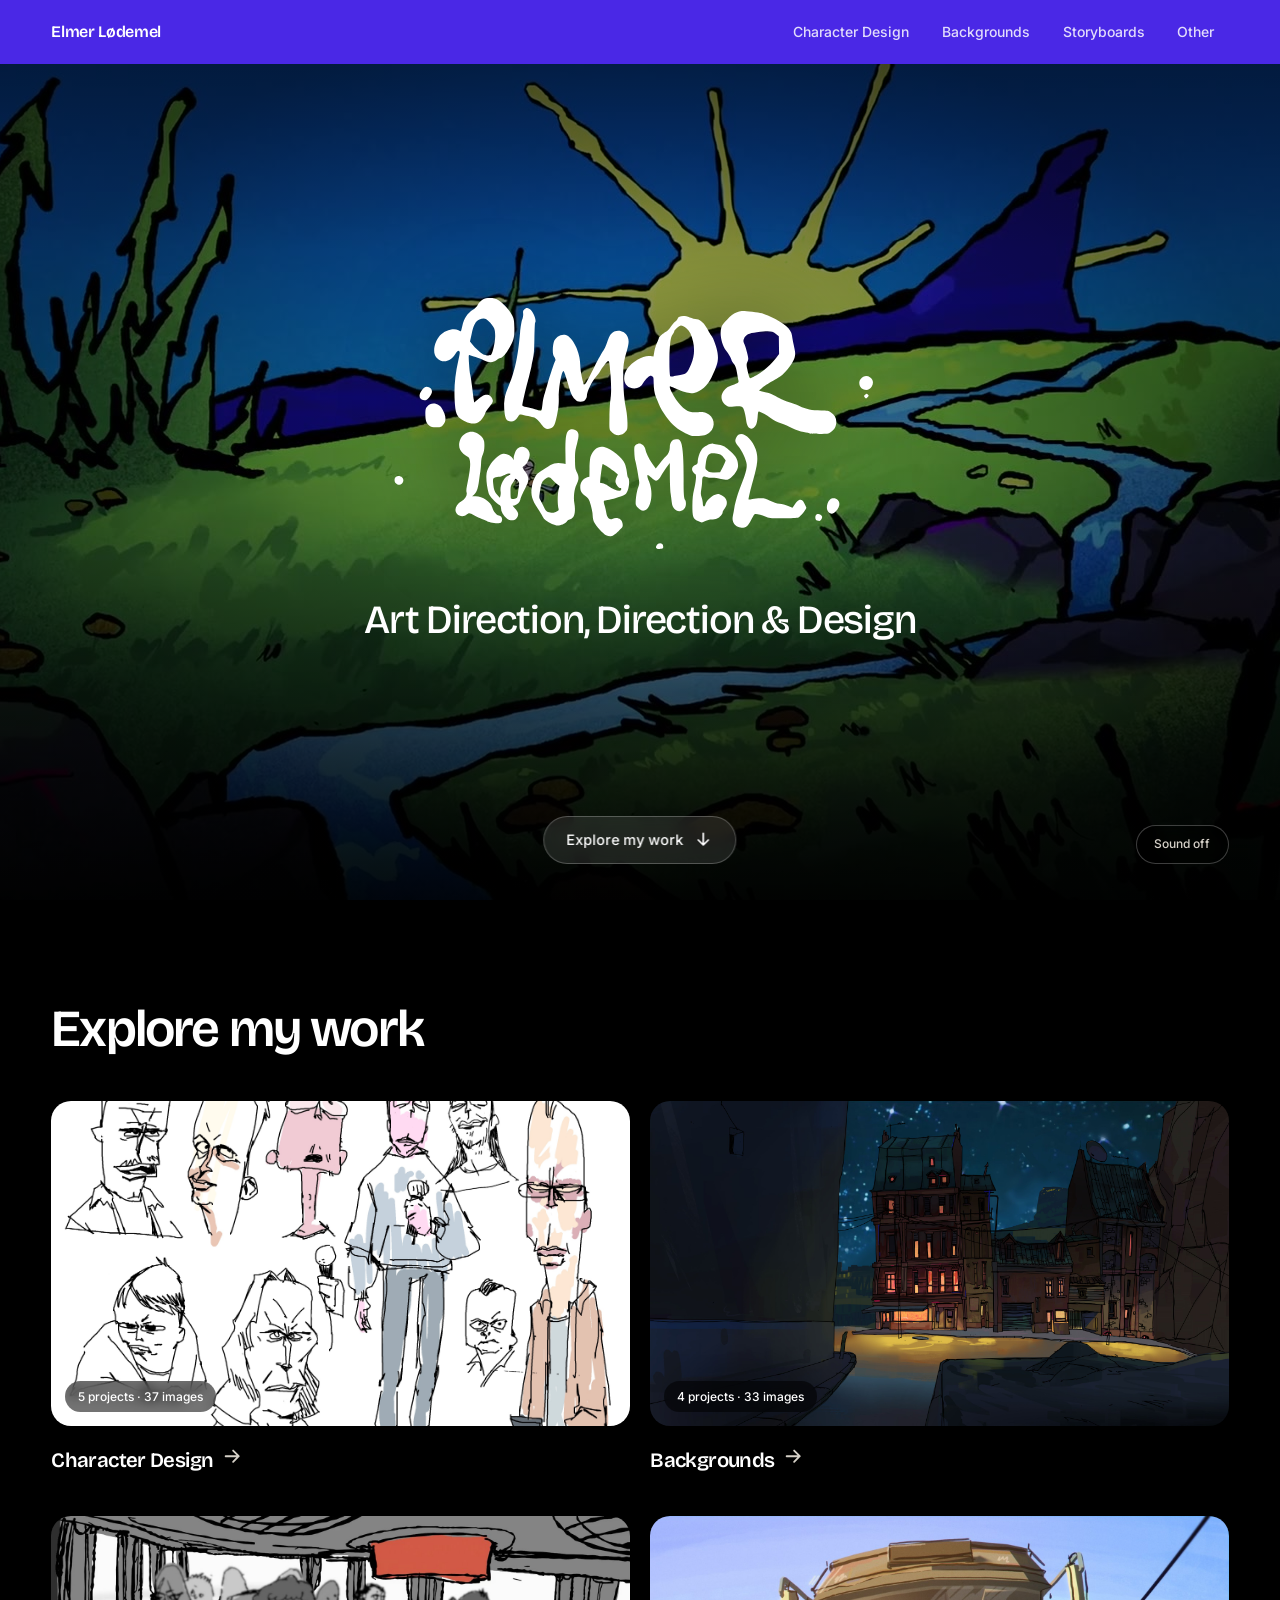
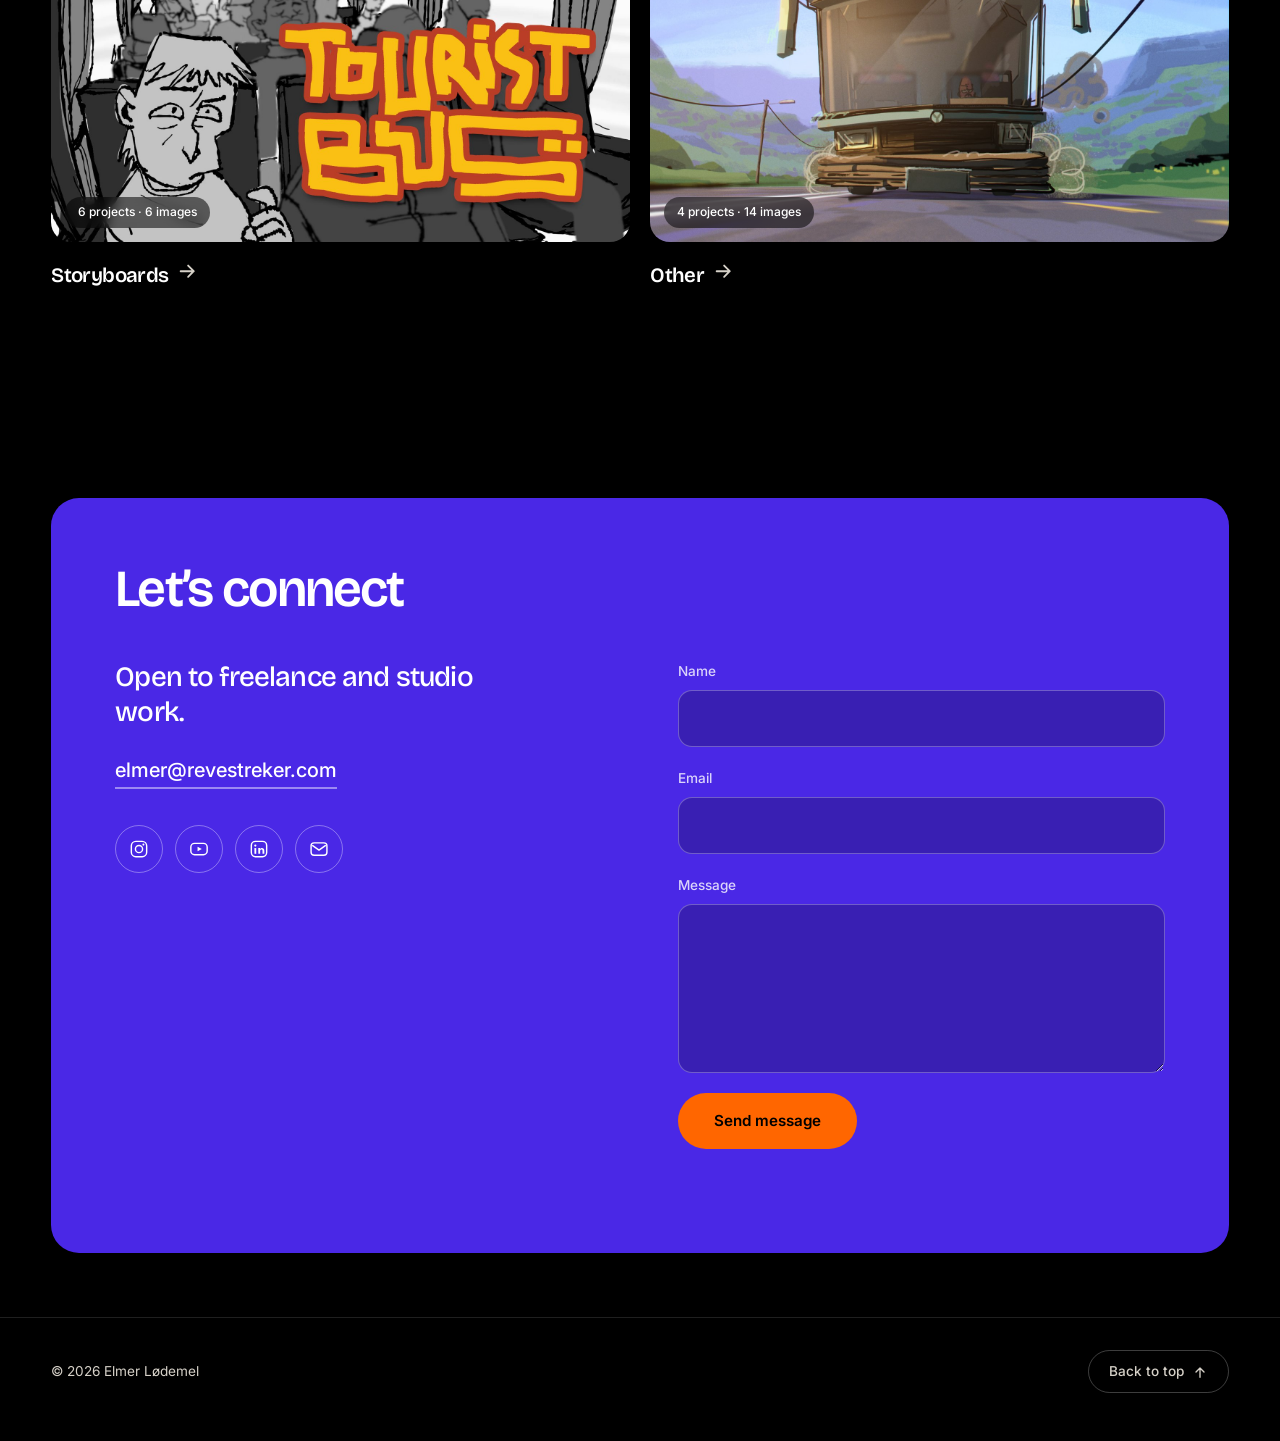
==== index.html @ 87485801 "Rebuild portfolio as a static site Single-page front (autoplaying reel with the logo overlaid, categ" ====
<!doctype html>
<html lang="en">
<head>
<meta charset="utf-8">
<meta name="viewport" content="width=device-width, initial-scale=1">
<title>Elmer Lødemel — Art Direction, Direction &amp; Design</title>
<meta name="description" content="Elmer Lødemel — art direction, direction and design. Character design, concept and world design, storyboards.">
<meta name="theme-color" content="#4A28E6">

<meta property="og:title" content="Elmer Lødemel — Art Direction, Direction &amp; Design">
<meta property="og:description" content="Character design, concept and world design, storyboards.">
<meta property="og:image" content="assets/img/reel-poster.jpg">
<meta property="og:type" content="website">

<link rel="preconnect" href="https://fonts.googleapis.com">
<link rel="preconnect" href="https://fonts.gstatic.com" crossorigin>
<link href="https://fonts.googleapis.com/css2?family=Bricolage+Grotesque:opsz,wght@12..96,400;12..96,500;12..96,600;12..96,700&family=Inter:wght@400;500&display=swap" rel="stylesheet">
<link rel="stylesheet" href="css/styles.css">
</head>
<body>

<a class="skip-link" href="#work">Skip to work</a>

<!-- ═══════════════════════  indigo bar  ═══════════════════════ -->
<nav class="topbar" aria-label="Primary">
  <div class="topbar-inner">
    <a class="topbar-mark" href="index.html">Elmer Lødemel</a>
    <ul class="topbar-links" id="topbar-links"></ul>
  </div>
</nav>

<!-- ══════════════  1. Reel — autoplaying, name overlaid  ══════════════ -->
<header class="hero" id="top">

  <!-- data-start skips the reel's own "ELMER LØDEMEL" title card so it doesn't
       collide with the logo overlay. Set it to 0 to play from the very first frame. -->
  <video
    class="hero-video"
    autoplay muted loop playsinline
    data-start="2.6"
    preload="auto"
    poster="assets/img/reel-poster.jpg"
    aria-label="Showreel">
    <source src="assets/video/reel.mp4" type="video/mp4">
  </video>

  <div class="hero-scrim" aria-hidden="true"></div>

  <div class="hero-overlay">
    <img class="hero-logo" src="assets/logo/elmerlodemel-logo-white.svg" alt="Elmer Lødemel" width="741" height="426">
    <p class="hero-tagline">Art Direction, Direction &amp; Design</p>
  </div>

  <a class="hero-scroll" href="#work" aria-label="Scroll to work">
    <span>Explore my work</span>
    <svg viewBox="0 0 24 24" width="20" height="20" aria-hidden="true">
      <path d="M12 4v14m0 0 6-6m-6 6-6-6" fill="none" stroke="currentColor" stroke-width="2"
            stroke-linecap="round" stroke-linejoin="round"/>
    </svg>
  </a>

  <button class="hero-sound" id="hero-sound" type="button" aria-pressed="false">
    <span class="hero-sound-label">Sound off</span>
  </button>
</header>

<!-- ══════════════  2. Explore my work — category cards  ══════════════ -->
<section class="work" id="work" aria-labelledby="work-title">
  <div class="wrap">
    <h2 class="section-title" id="work-title">Explore my work</h2>
    <div class="cards" id="cards">
      <p class="status">Loading work…</p>
    </div>
  </div>
</section>

<!-- ══════════════════════════  3. Contact  ═══════════════════════════ -->
<section class="contact" id="contact" aria-labelledby="contact-title">
  <div class="wrap">
   <div class="contact-card">
    <h2 class="section-title" id="contact-title">Let’s connect</h2>

    <div class="contact-grid">

      <div class="contact-details">
        <p class="contact-lead">Open to freelance and studio work.</p>

        <a class="contact-email" href="mailto:elmer@revestreker.com">elmer@revestreker.com</a>

        <ul class="socials" id="socials"></ul>
      </div>

      <!--
        Static hosting can't send mail on its own. Point `action` at a form
        service (Formspree, Basin, Netlify Forms…) and this works as-is.
        Until then the JS falls back to opening a pre-filled mail draft.
      -->
      <form class="contact-form" id="contact-form" action="" method="POST" novalidate>
        <div class="field">
          <label for="cf-name">Name</label>
          <input type="text" id="cf-name" name="name" autocomplete="name" required>
        </div>

        <div class="field">
          <label for="cf-email">Email</label>
          <input type="email" id="cf-email" name="email" autocomplete="email" required>
        </div>

        <div class="field">
          <label for="cf-message">Message</label>
          <textarea id="cf-message" name="message" rows="5" required></textarea>
        </div>

        <!-- honeypot: bots fill it, people never see it -->
        <div class="field field-hp" aria-hidden="true">
          <label for="cf-company">Company</label>
          <input type="text" id="cf-company" name="company" tabindex="-1" autocomplete="off">
        </div>

        <button type="submit" class="submit">Send message</button>
        <p class="form-status" id="form-status" role="status" aria-live="polite"></p>
      </form>

    </div>
   </div>
  </div>
</section>

<footer class="footer">
  <div class="wrap footer-inner">
    <p>© <span id="year">2026</span> Elmer Lødemel</p>
    <button class="to-top" id="to-top" type="button">
      Back to top
      <svg viewBox="0 0 24 24" width="16" height="16" aria-hidden="true">
        <path d="M12 20V6m0 0-6 6m6-6 6 6" fill="none" stroke="currentColor" stroke-width="2"
              stroke-linecap="round" stroke-linejoin="round"/>
      </svg>
    </button>
  </div>
</footer>

<script src="data/categories.js"></script>
<script src="data/projects.js"></script>
<script src="js/main.js"></script>
</body>
</html>
---- css/styles.css ----
/* ==========================================================================
   Elmer Lødemel — portfolio
   Black canvas, indigo + orange accents, soft rounded shapes.
   Retune everything from :root.
   ========================================================================== */

:root {

  /* --- color system ----------------------------------------------------- */

  --black:          #000000;   /* page */
  --white:          #FFFFFF;   /* primary text */
  --bone:           #D6D1C8;   /* warm off-white — secondary text, captions */

  --indigo:         #4A28E6;   /* primary accent */
  --indigo-deep:    #3A1FB8;
  --indigo-soft:    rgba(74, 40, 230, .18);

  --orange:         #FF6600;   /* secondary accent — buttons, CTAs */
  --orange-light:   #FFA52D;   /* hover / lighter variant */

  --surface:        #121216;   /* raised panels, inputs, tiles */
  --surface-hi:     #1c1c22;   /* hover state for surfaces */
  --line:           rgba(255, 255, 255, .12);
  --line-strong:    rgba(255, 255, 255, .24);

  /* --- type ------------------------------------------------------------- */

  --display: "Bricolage Grotesque", "Trebuchet MS", -apple-system, sans-serif;
  --body:    "Inter", -apple-system, BlinkMacSystemFont, "Segoe UI", Helvetica, Arial, sans-serif;

  /* --- shape ------------------------------------------------------------ */

  --r-xl:   28px;
  --r-lg:   20px;
  --r-md:   14px;
  --r-sm:   10px;
  --r-pill: 999px;

  /* --- metrics ---------------------------------------------------------- */

  --measure:  82rem;
  --gutter:   clamp(1.25rem, 4vw, 3.5rem);
  --gap:      clamp(.875rem, 1.6vw, 1.5rem);
  --section:  clamp(4.5rem, 11vw, 9rem);
  --bar-h:    4rem;    /* the bar's minimum height */
  --bar-offset: 4rem;  /* its real height — JS updates this when the links wrap */

  --ease:     cubic-bezier(.34, .8, .34, 1);
  --ease-out: cubic-bezier(.16, 1, .3, 1);
}

/* --- reset-ish ----------------------------------------------------------- */

*, *::before, *::after { box-sizing: border-box; }

html {
  -webkit-text-size-adjust: 100%;
  scroll-behavior: smooth;
  background: var(--black);
}

@media (prefers-reduced-motion: reduce) {
  html { scroll-behavior: auto; }
  *, *::before, *::after {
    animation-duration: .01ms !important;
    transition-duration: .01ms !important;
  }
}

body {
  margin: 0;
  background: var(--black);
  color: var(--white);
  font-family: var(--body);
  font-size: clamp(.95rem, .3vw + .88rem, 1.0625rem);
  line-height: 1.65;
  overflow-x: hidden;
  -webkit-font-smoothing: antialiased;
}

img, video { display: block; max-width: 100%; }
a { color: inherit; text-decoration: none; }
button { font: inherit; color: inherit; background: none; border: 0; padding: 0; cursor: pointer; }

:focus-visible {
  outline: 3px solid var(--orange);
  outline-offset: 3px;
  border-radius: var(--r-sm);
}

.wrap {
  max-width: var(--measure);
  margin-inline: auto;
  padding-inline: var(--gutter);
}

[id] { scroll-margin-top: calc(var(--bar-offset) + 1.5rem); }

.skip-link { position: absolute; left: -9999px; }
.skip-link:focus {
  left: var(--gutter); top: calc(var(--bar-offset) + .5rem);
  z-index: 100; padding: .7rem 1.2rem;
  border-radius: var(--r-pill);
  background: var(--orange); color: var(--black);
  font-weight: 600;
}

/* --- display type — soft grotesque, tight, sentence case ----------------- */

.section-title {
  margin: 0 0 clamp(1.75rem, 3.5vw, 2.75rem);
  font-family: var(--display);
  font-weight: 600;
  font-size: clamp(1.9rem, 4.5vw, 3.25rem);
  line-height: 1.05;
  letter-spacing: -.035em;
}


/* ==========================================================================
   Indigo bar — sits over the reel, one link per category
   ========================================================================== */

.topbar {
  position: fixed;
  inset: 0 0 auto;
  z-index: 40;
  min-height: var(--bar-h);
  background: var(--indigo);
}

.topbar-inner {
  max-width: var(--measure);
  min-height: var(--bar-h);
  margin-inline: auto;
  padding: .5rem var(--gutter);
  display: flex;
  flex-wrap: wrap;
  align-items: center;
  justify-content: space-between;
  gap: .5rem 1.5rem;
}

.topbar-mark {
  font-family: var(--display);
  font-weight: 600;
  font-size: 1rem;
  letter-spacing: -.02em;
  color: var(--white);
  white-space: nowrap;
}

.topbar-links {
  display: flex;
  flex-wrap: wrap;
  gap: .25rem;
  margin: 0; padding: 0;
  list-style: none;
}

.topbar-links a {
  display: inline-block;
  padding: .45rem .9rem;
  border-radius: var(--r-pill);
  font-size: .875rem;
  font-weight: 500;
  color: rgba(255, 255, 255, .84);
  transition: color .2s var(--ease), background-color .2s var(--ease);
}

.topbar-links a:hover {
  color: var(--black);
  background: var(--orange);
}

.topbar-links a[aria-current="page"] {
  color: var(--white);
  background: rgba(0, 0, 0, .28);
}

@media (max-width: 46rem) {
  .topbar-inner { justify-content: center; }
  .topbar-links a { padding: .4rem .7rem; font-size: .8125rem; }
}

/* ==========================================================================
   1. Hero — autoplaying reel with the logo over it
   ========================================================================== */

.hero {
  position: relative;
  height: 100vh;
  height: 100svh;
  min-height: 34rem;
  overflow: hidden;
  display: grid;
  place-items: center;
}

.hero-video {
  position: absolute;
  inset: 0;
  width: 100%;
  height: 100%;
  object-fit: cover;
  z-index: 0;
}

/* keeps the logo readable over whatever frame is playing */
.hero-scrim {
  position: absolute;
  inset: 0;
  z-index: 1;
  background:
    radial-gradient(ellipse at center, rgba(0,0,0,.30) 0%, rgba(0,0,0,.62) 70%),
    linear-gradient(to bottom, rgba(0,0,0,.45), rgba(0,0,0,0) 28%, rgba(0,0,0,0) 62%, rgba(0,0,0,.85));
}

.hero-overlay {
  position: relative;
  z-index: 2;
  display: grid;
  justify-items: center;
  gap: clamp(1rem, 2.5vw, 1.75rem);
  padding-inline: var(--gutter);
  text-align: center;
  animation: rise .9s var(--ease-out) both;
}

.hero-logo {
  width: min(62vw, 34rem);
  height: auto;
  filter: drop-shadow(0 6px 40px rgba(0, 0, 0, .55));
}

.hero-tagline {
  margin: 0;
  max-width: min(100%, 40ch);
  text-wrap: balance;
  font-family: var(--display);
  font-weight: 500;
  font-size: clamp(1.25rem, 3.4vw, 2.5rem);
  line-height: 1.15;
  letter-spacing: -.03em;
  color: var(--white);
}

.hero-scroll {
  position: absolute;
  z-index: 2;
  left: 50%;
  bottom: clamp(1.5rem, 4vh, 3rem);
  transform: translateX(-50%);
  display: inline-flex;
  align-items: center;
  gap: .6rem;
  padding: .7rem 1.4rem;
  border-radius: var(--r-pill);
  background: rgba(255, 255, 255, .1);
  border: 1px solid var(--line-strong);
  backdrop-filter: blur(8px);
  font-size: .9rem;
  font-weight: 500;
  color: var(--white);
  transition: background-color .25s var(--ease), color .25s var(--ease), border-color .25s var(--ease);
}

.hero-scroll:hover {
  background: var(--orange);
  border-color: var(--orange);
  color: var(--black);
}

.hero-scroll svg { animation: nudge 2.4s var(--ease) infinite; }

@keyframes nudge {
  0%, 65%, 100% { transform: translateY(0); }
  80%           { transform: translateY(3px); }
}

.hero-sound {
  position: absolute;
  z-index: 2;
  right: var(--gutter);
  bottom: clamp(1.5rem, 4vh, 3rem);
  padding: .55rem 1.1rem;
  border-radius: var(--r-pill);
  border: 1px solid var(--line-strong);
  background: rgba(0, 0, 0, .35);
  backdrop-filter: blur(8px);
  font-size: .75rem;
  font-weight: 500;
  color: var(--bone);
  transition: color .2s var(--ease), border-color .2s var(--ease);
}

.hero-sound:hover { color: var(--white); border-color: var(--white); }

/* on narrow screens the two pills collide along the bottom edge */
@media (max-width: 34rem) {
  .hero-sound { top: 1rem; bottom: auto; }
}

@keyframes rise {
  from { opacity: 0; transform: translateY(18px); }
  to   { opacity: 1; transform: none; }
}

/* ==========================================================================
   2. Explore my work — category cards
   ========================================================================== */

.work {
  padding-top: clamp(3.5rem, 8vw, 6.5rem);
  padding-bottom: var(--section);
}

.cards {
  display: grid;
  grid-template-columns: repeat(auto-fit, minmax(min(100%, 21rem), 1fr));
  gap: clamp(1.75rem, 3vw, 2.75rem) var(--gap);
}

/* four categories: 2x2 reads as a deliberate grid, 3-up leaves an orphan */
@media (min-width: 64rem) {
  .cards { grid-template-columns: repeat(2, 1fr); }
}

.card { display: block; color: inherit; }

.card-frame {
  position: relative;
  aspect-ratio: 16 / 9;
  overflow: hidden;
  border-radius: var(--r-lg);
  background: var(--surface);
  transition: transform .45s var(--ease-out), box-shadow .45s var(--ease-out);
}

.card-frame img {
  width: 100%;
  height: 100%;
  object-fit: cover;
  transition: transform .7s var(--ease-out);
}

.card-count {
  position: absolute;
  z-index: 2;
  left: .875rem;
  bottom: .875rem;
  padding: .35rem .8rem;
  border-radius: var(--r-pill);
  background: rgba(0, 0, 0, .55);
  backdrop-filter: blur(6px);
  font-size: .75rem;
  font-weight: 500;
  color: var(--white);
  transition: background-color .3s var(--ease), color .3s var(--ease);
}

.card-body {
  display: flex;
  align-items: baseline;
  gap: .5rem;
  margin-top: 1.1rem;
}

.card-title {
  margin: 0;
  font-family: var(--display);
  font-weight: 600;
  font-size: clamp(1.1rem, 1.6vw, 1.4rem);
  letter-spacing: -.03em;
  transition: color .25s var(--ease);
}

.card-arrow {
  flex: none;
  width: 1.4rem;
  height: 1.4rem;
  transition: transform .35s var(--ease-out), color .25s var(--ease);
  color: var(--bone);
}

.card-blurb {
  margin: .3rem 0 0;
  max-width: 34ch;
  color: var(--bone);
  font-size: .9rem;
  line-height: 1.5;
}

.card:hover .card-frame,
.card:focus-visible .card-frame {
  transform: translateY(-6px);
  box-shadow: 0 22px 50px -20px rgba(74, 40, 230, .75);
}

.card:hover .card-frame img,
.card:focus-visible .card-frame img { transform: scale(1.05); }

.card:hover .card-count { background: var(--orange); color: var(--black); }
.card:hover .card-title { color: var(--orange); }
.card:hover .card-arrow { transform: translateX(4px); color: var(--orange); }

.status {
  color: var(--bone);
  font-size: .95rem;
}

/* ==========================================================================
   Category page (work.html)
   ========================================================================== */

.work-head {
  padding-top: calc(var(--bar-offset) + clamp(1.5rem, 4vw, 2.5rem));
  padding-bottom: clamp(2rem, 5vw, 3.5rem);
}

.back {
  display: inline-flex;
  align-items: center;
  gap: .5rem;
  margin-bottom: clamp(2rem, 6vw, 4rem);
  padding: .55rem 1.1rem .55rem .9rem;
  border-radius: var(--r-pill);
  border: 1px solid var(--line);
  font-size: .85rem;
  font-weight: 500;
  color: var(--bone);
  transition: color .2s var(--ease), border-color .2s var(--ease), transform .2s var(--ease);
}

.back:hover { color: var(--white); border-color: var(--line-strong); }
.back:hover svg { transform: translateX(-3px); }
.back svg { transition: transform .25s var(--ease); }

.work-title {
  margin: 0;
  font-family: var(--display);
  font-weight: 600;
  font-size: clamp(2.25rem, 7vw, 5rem);
  line-height: 1;
  letter-spacing: -.04em;
}

.work-blurb {
  margin: 1rem 0 0;
  max-width: 42ch;
  color: var(--bone);
  font-size: clamp(1rem, 1.5vw, 1.15rem);
}

.chips {
  display: flex;
  flex-wrap: wrap;
  gap: .5rem;
  margin-top: clamp(1.75rem, 4vw, 2.5rem);
}

.chip {
  padding: .6rem 1.2rem;
  border-radius: var(--r-pill);
  border: 1px solid var(--line);
  font-size: .85rem;
  font-weight: 500;
  color: var(--bone);
  transition: color .2s var(--ease), background-color .2s var(--ease), border-color .2s var(--ease);
}

.chip:hover { color: var(--black); background: var(--orange); border-color: var(--orange); }

.chip[aria-current="page"] {
  color: var(--white);
  background: var(--indigo);
  border-color: var(--indigo);
}

.projects { padding-bottom: var(--section); }

.project { margin-bottom: clamp(3.5rem, 8vw, 6rem); }

.project-head {
  display: flex;
  flex-wrap: wrap;
  align-items: baseline;
  gap: .5rem 1rem;
  margin-bottom: 1.5rem;
}

.project-title {
  margin: 0;
  font-family: var(--display);
  font-weight: 600;
  font-size: clamp(1.35rem, 2.4vw, 2rem);
  letter-spacing: -.03em;
}

.project-count {
  font-size: .85rem;
  color: var(--bone);
}

.project-description {
  margin: 0 0 1.5rem;
  max-width: 56ch;
  color: var(--bone);
}

/* Columns, not a grid: images keep their own proportions and stack to fill. */
.shots {
  columns: 24rem;
  column-gap: var(--gap);
  margin: 0; padding: 0;
  list-style: none;
}

.shots > li {
  break-inside: avoid;
  page-break-inside: avoid;   /* Safari still wants the old name */
  margin-bottom: var(--gap);
}

.shot {
  display: block;
  width: 100%;
  overflow: hidden;
  border-radius: var(--r-md);
  background: var(--surface);
  transition: transform .4s var(--ease-out), box-shadow .4s var(--ease-out);
}

.shot img {
  width: 100%;
  height: auto;               /* no cropping — the tile takes the image's shape */
  transition: transform .6s var(--ease-out);
}

.shot:hover,
.shot:focus-visible {
  transform: translateY(-4px);
  box-shadow: 0 18px 40px -18px rgba(74, 40, 230, .8);
}

.shot:hover img { transform: scale(1.06); }


/* --- video, decks, links and locked tiles --------------------------------- */

.feature {
  margin: 0 0 clamp(1.25rem, 2.5vw, 2rem);
  max-width: 60rem;
}

.embed {
  position: relative;
  aspect-ratio: 16 / 9;
  overflow: hidden;
  border-radius: var(--r-md);
  background: var(--surface);
}

.embed iframe {
  position: absolute;
  inset: 0;
  width: 100%;
  height: 100%;
  border: 0;
}

.feature-player {
  width: 100%;
  height: auto;
  border-radius: var(--r-md);
  background: var(--surface);
}

.feature-caption {
  margin: .6rem 0 0;
  font-size: .85rem;
  color: var(--bone);
}

.feature-link {
  display: inline-block;
  margin-top: .6rem;
  font-size: .85rem;
  font-weight: 500;
  color: var(--orange);
}

.feature-link:hover { color: var(--orange-light); }

/* an image that opens something elsewhere */
.feature-tile {
  position: relative;
  display: block;
  overflow: hidden;
  border-radius: var(--r-lg);
  background: var(--surface);
  transition: transform .4s var(--ease-out), box-shadow .4s var(--ease-out);
}

.feature-tile img {
  width: 100%;
  height: auto;
  transition: transform .6s var(--ease-out);
}

.feature-tile:hover { transform: translateY(-4px); box-shadow: 0 20px 46px -20px var(--indigo); }
.feature-tile:hover img { transform: scale(1.03); }

.feature-badge {
  position: absolute;
  left: 1rem;
  bottom: 1rem;
  padding: .55rem 1.2rem;
  border-radius: var(--r-pill);
  background: var(--orange);
  color: var(--black);
  font-size: .85rem;
  font-weight: 600;
}

.feature-wide { max-width: 60rem; }

/* --- NDA tiles ------------------------------------------------------------ */

.locked {
  max-width: 34rem;
  padding: clamp(1.25rem, 3vw, 2rem);
  border: 1px dashed var(--line-strong);
  border-radius: var(--r-lg);
  background: var(--surface);
}

.locked-form {
  display: flex;
  flex-wrap: wrap;
  align-items: center;
  gap: .625rem;
}

.locked-icon { width: 1.5rem; height: 1.5rem; flex: none; color: var(--bone); }

.locked-form input {
  flex: 1 1 10rem;
  min-width: 0;
  padding: .7rem 1rem;
  font: inherit;
  color: var(--white);
  background: rgba(0, 0, 0, .35);
  border: 1px solid var(--line-strong);
  border-radius: var(--r-md);
}

.locked-form input:focus { outline: none; border-color: var(--orange); }

.locked-go {
  padding: .7rem 1.4rem;
  border-radius: var(--r-pill);
  background: var(--orange);
  color: var(--black);
  font-size: .85rem;
  font-weight: 600;
  transition: background-color .2s var(--ease);
}

.locked-go:hover { background: var(--orange-light); }

.locked-note { margin: 0; color: var(--bone); }

.shake { animation: shake .3s var(--ease); }

@keyframes shake {
  25% { transform: translateX(-5px); }
  75% { transform: translateX(5px); }
}

/* --- back to top ---------------------------------------------------------- */

.to-top {
  display: inline-flex;
  align-items: center;
  gap: .5rem;
  padding: .6rem 1.25rem;
  border-radius: var(--r-pill);
  border: 1px solid var(--line-strong);
  font-size: .85rem;
  font-weight: 500;
  color: var(--bone);
  transition: color .2s var(--ease), background-color .2s var(--ease),
              border-color .2s var(--ease);
}

.to-top:hover {
  color: var(--black);
  background: var(--orange);
  border-color: var(--orange);
}

.to-top svg { transition: transform .25s var(--ease); }
.to-top:hover svg { transform: translateY(-2px); }

/* ==========================================================================
   3. Contact
   ========================================================================== */

.contact {
  padding-top: clamp(2rem, 5vw, 4rem);
  padding-bottom: clamp(2rem, 5vw, 4rem);
}

/* the blue card the whole contact block sits on */
.contact-card {
  padding: clamp(2rem, 5vw, 4.5rem);
  border-radius: var(--r-xl);
  background: var(--indigo);
  color: var(--white);
}

.contact-card .section-title { color: var(--white); }

.contact-grid {
  display: grid;
  gap: clamp(2.5rem, 6vw, 5rem);
  grid-template-columns: 1fr;
}

@media (min-width: 52rem) {
  .contact-grid { grid-template-columns: 1fr 1fr; }
}

.contact-lead {
  margin: 0 0 1.5rem;
  max-width: 20ch;
  font-family: var(--display);
  font-weight: 500;
  font-size: clamp(1.25rem, 2.2vw, 1.75rem);
  line-height: 1.25;
  letter-spacing: -.03em;
}

.contact-email {
  display: inline-block;
  font-size: clamp(1rem, 1.8vw, 1.25rem);
  font-weight: 500;
  color: var(--white);
  border-bottom: 2px solid rgba(255, 255, 255, .45);
  word-break: break-word;
  transition: color .25s var(--ease), border-color .25s var(--ease);
}

.contact-email:hover { color: var(--orange-light); border-bottom-color: var(--orange-light); }

/* --- social icon buttons -------------------------------------------------- */

.socials {
  display: flex;
  flex-wrap: wrap;
  gap: .75rem;
  margin: 2.25rem 0 0;
  padding: 0;
  list-style: none;
}

.social {
  display: grid;
  place-items: center;
  width: 3rem;
  height: 3rem;
  border-radius: var(--r-pill);
  border: 1px solid rgba(255, 255, 255, .35);
  color: var(--white);
  transition: color .2s var(--ease), background-color .2s var(--ease),
              border-color .2s var(--ease), transform .2s var(--ease);
}

.social svg { width: 1.25rem; height: 1.25rem; }

.social:hover {
  color: var(--black);
  background: var(--orange);
  border-color: var(--orange);
  transform: translateY(-3px);
}

/* --- form ----------------------------------------------------------------- */

.contact-form { display: grid; gap: 1.25rem; align-content: start; }

.field { display: grid; gap: .45rem; }

.field label {
  font-size: .85rem;
  font-weight: 500;
  color: rgba(255, 255, 255, .8);
}

.field input,
.field textarea {
  width: 100%;
  padding: .85rem 1.1rem;
  font: inherit;
  color: var(--white);
  background: rgba(0, 0, 0, .22);
  border: 1px solid rgba(255, 255, 255, .28);
  border-radius: var(--r-md);
  transition: border-color .25s var(--ease), background-color .25s var(--ease);
}

.field input:focus,
.field textarea:focus {
  outline: none;
  background: rgba(0, 0, 0, .38);
  border-color: var(--orange);
}

.field textarea { resize: vertical; }

.field-hp {
  position: absolute;
  left: -9999px;
  width: 1px; height: 1px;
  overflow: hidden;
}

.submit {
  justify-self: start;
  padding: .95rem 2.25rem;
  border-radius: var(--r-pill);
  background: var(--orange);
  color: var(--black);
  font-size: .95rem;
  font-weight: 600;
  transition: background-color .2s var(--ease), transform .2s var(--ease);
}

.submit:hover { background: var(--orange-light); transform: translateY(-2px); }
.submit:active { transform: none; }
.submit[disabled] { opacity: .45; cursor: default; transform: none; }

.form-status {
  margin: 0;
  min-height: 1.4em;
  font-size: .9rem;
  color: rgba(255, 255, 255, .85);
}
.form-status[data-state="error"] { color: var(--orange-light); }

/* ==========================================================================
   Footer
   ========================================================================== */

.footer {
  padding-block: 2rem 3rem;
  border-top: 1px solid var(--line);
  color: var(--bone);
  font-size: .85rem;
}

.footer-inner {
  display: flex;
  flex-wrap: wrap;
  align-items: center;
  gap: 1rem;
  justify-content: space-between;
}

.footer p { margin: 0; }
.footer a:hover { color: var(--orange); }

/* ==========================================================================
   Lightbox
   ========================================================================== */

.lightbox {
  position: fixed;
  inset: 0;
  z-index: 60;
  display: grid;
  grid-template-rows: auto minmax(0, 1fr) auto;
  background: var(--black);
  animation: fade .25s var(--ease-out) both;
}

.lightbox[hidden] { display: none; }

@keyframes fade { from { opacity: 0; } to { opacity: 1; } }

.lb-bar {
  display: flex;
  align-items: center;
  justify-content: space-between;
  gap: 1.5rem;
  padding: 1rem var(--gutter);
  background: var(--indigo);
}

.lb-meta { min-width: 0; }

.lb-title {
  margin: 0;
  font-family: var(--display);
  font-weight: 600;
  font-size: clamp(1rem, 2vw, 1.35rem);
  letter-spacing: -.03em;
  color: var(--white);
}

.lb-counter {
  margin: .1rem 0 0;
  font-size: .85rem;
  color: rgba(255, 255, 255, .78);
}

.lb-close {
  flex: none;
  padding: .6rem 1.2rem;
  border-radius: var(--r-pill);
  background: rgba(0, 0, 0, .35);
  color: var(--white);
  font-size: .85rem;
  font-weight: 500;
  transition: background-color .2s var(--ease), color .2s var(--ease);
}

.lb-close:hover { background: var(--orange); color: var(--black); }

.lb-stage {
  position: relative;
  display: grid;
  grid-template-columns: auto minmax(0, 1fr) auto;
  align-items: center;
  gap: clamp(.5rem, 2vw, 1.5rem);
  padding: clamp(1rem, 3vw, 2rem) clamp(.5rem, 2vw, 2rem);
  min-height: 0;
}

.lb-figure {
  position: relative;
  margin: 0;
  min-width: 0;
  min-height: 0;
  height: 100%;
}

/* absolute + margin:auto so max-height:100% resolves against a definite box —
   percentage heights on grid/flex items are unreliable here */
.lb-image {
  position: absolute;
  inset: 0;
  margin: auto;
  max-width: 100%;
  max-height: 100%;
  width: auto; height: auto;
  object-fit: contain;
  border-radius: var(--r-sm);
}

.lb-nav {
  width: clamp(2.75rem, 5vw, 3.5rem);
  height: clamp(2.75rem, 5vw, 3.5rem);
  display: grid;
  place-items: center;
  border-radius: var(--r-pill);
  border: 1px solid var(--line-strong);
  font-size: 1.75rem;
  line-height: 1;
  color: var(--white);
  transition: background-color .2s var(--ease), color .2s var(--ease), border-color .2s var(--ease);
}

.lb-nav:hover { background: var(--orange); border-color: var(--orange); color: var(--black); }

.lb-strip {
  display: flex;
  gap: .5rem;
  overflow-x: auto;
  padding: .875rem var(--gutter) 1.25rem;
  border-top: 1px solid var(--line);
  scrollbar-width: thin;
}

.lb-thumb {
  flex: none;
  width: 4.5rem;
  height: 3.25rem;
  padding: 0;
  overflow: hidden;
  border-radius: var(--r-sm);
  background: var(--surface);
  border: 2px solid transparent;
  opacity: .45;
  transition: opacity .2s var(--ease), border-color .2s var(--ease);
}

.lb-thumb img { width: 100%; height: 100%; object-fit: cover; }
.lb-thumb:hover { opacity: .85; border-color: var(--orange-light); }
.lb-thumb[aria-selected="true"] { opacity: 1; border-color: var(--orange); }

.lightbox[data-single="true"] .lb-nav,
.lightbox[data-single="true"] .lb-strip { display: none; }

body.lb-open { overflow: hidden; }

@media (max-width: 40rem) {
  .lb-stage { grid-template-columns: 1fr; }
  .lb-nav {
    position: absolute;
    top: 50%;
    transform: translateY(-50%);
    background: rgba(0, 0, 0, .6);
  }
  .lb-prev { left: .5rem; }
  .lb-next { right: .5rem; }
}
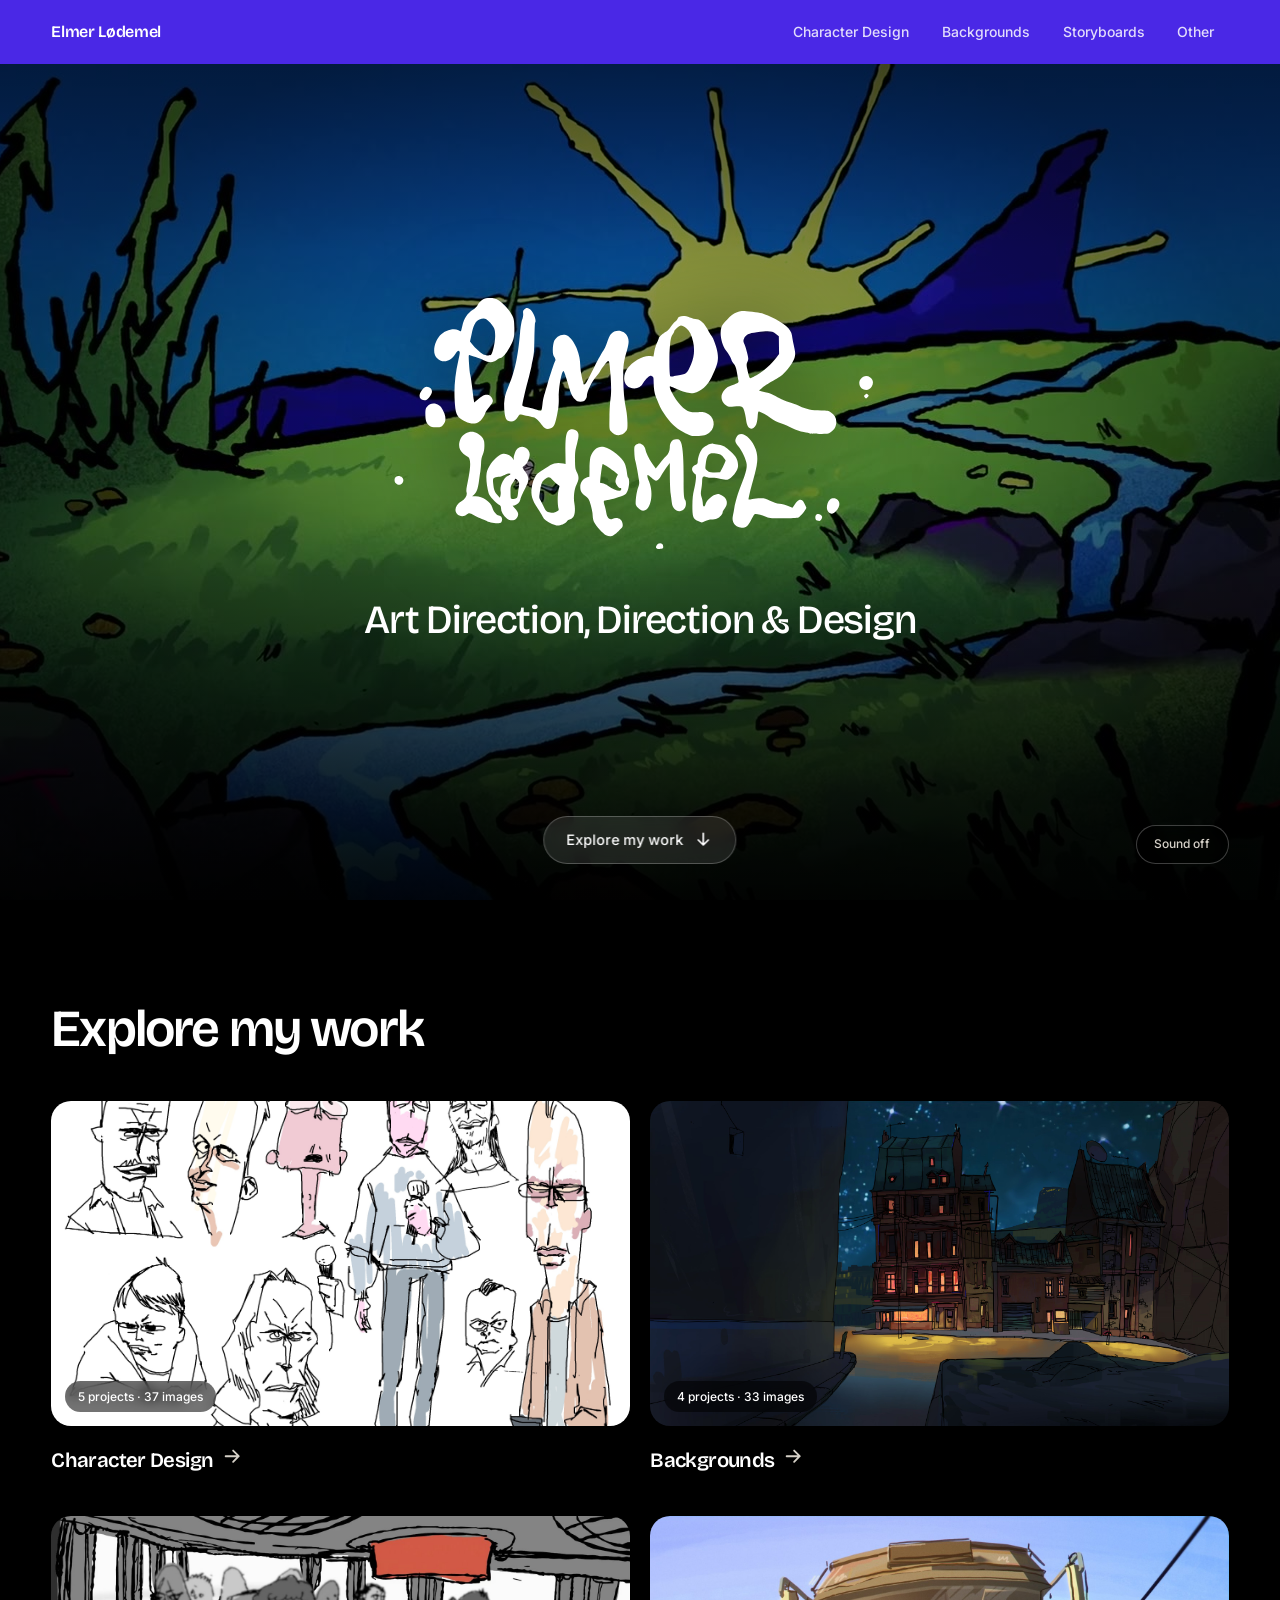
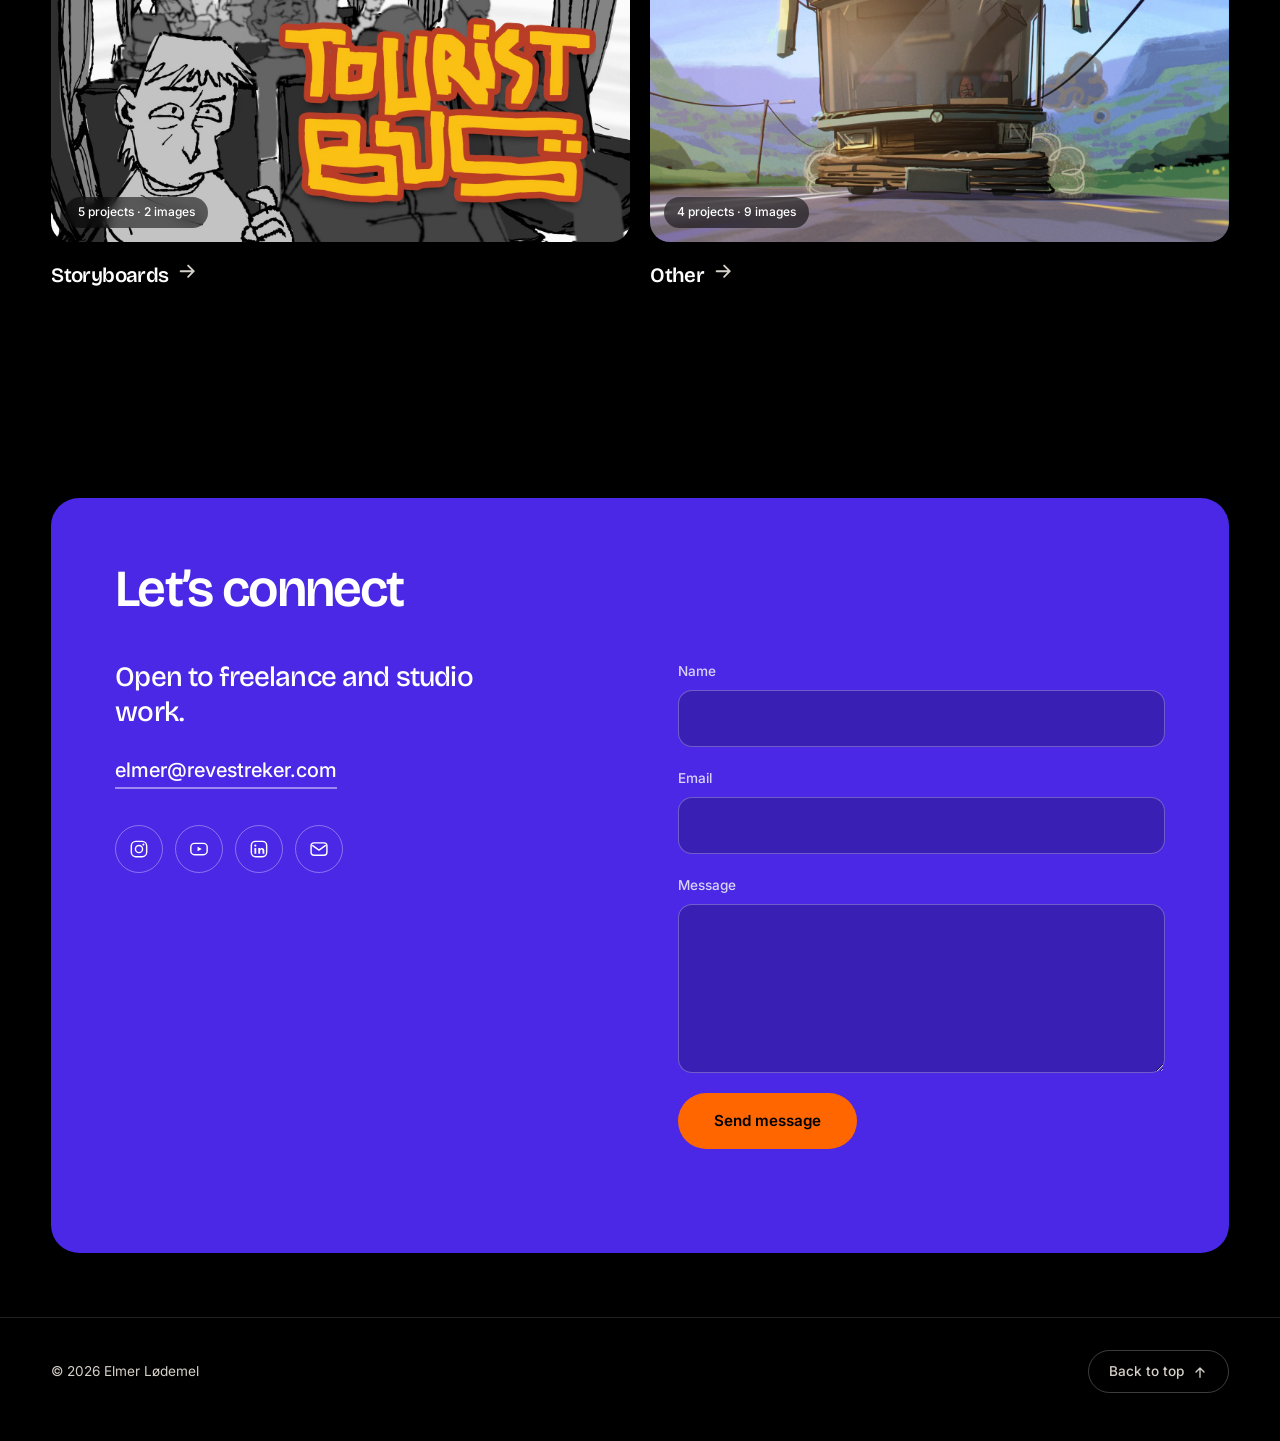
==== commit decfed2e: "Rework storyboards, sizing and typography - Stills sized between the old cropped grid and full-width" ====
--- a/index.html
+++ b/index.html
@@ -3,11 +3,11 @@
 <head>
 <meta charset="utf-8">
 <meta name="viewport" content="width=device-width, initial-scale=1">
-<title>Elmer Lødemel — Art Direction, Direction &amp; Design</title>
-<meta name="description" content="Elmer Lødemel — art direction, direction and design. Character design, concept and world design, storyboards.">
+<title>Elmer Lødemel - Art Direction, Direction &amp; Design</title>
+<meta name="description" content="Elmer Lødemel - art direction, direction and design. Character design, concept and world design, storyboards.">
 <meta name="theme-color" content="#4A28E6">
 
-<meta property="og:title" content="Elmer Lødemel — Art Direction, Direction &amp; Design">
+<meta property="og:title" content="Elmer Lødemel - Art Direction, Direction &amp; Design">
 <meta property="og:description" content="Character design, concept and world design, storyboards.">
 <meta property="og:image" content="assets/img/reel-poster.jpg">
 <meta property="og:type" content="website">
@@ -29,7 +29,7 @@
   </div>
 </nav>
 
-<!-- ══════════════  1. Reel — autoplaying, name overlaid  ══════════════ -->
+<!-- ══════════════  1. Reel - autoplaying, name overlaid  ══════════════ -->
 <header class="hero" id="top">
 
   <!-- data-start skips the reel's own "ELMER LØDEMEL" title card so it doesn't
@@ -64,7 +64,7 @@
   </button>
 </header>
 
-<!-- ══════════════  2. Explore my work — category cards  ══════════════ -->
+<!-- ══════════════  2. Explore my work - category cards  ══════════════ -->
 <section class="work" id="work" aria-labelledby="work-title">
   <div class="wrap">
     <h2 class="section-title" id="work-title">Explore my work</h2>
--- a/css/styles.css
+++ b/css/styles.css
@@ -1,5 +1,5 @@
 /* ==========================================================================
-   Elmer Lødemel — portfolio
+   Elmer Lødemel - portfolio
    Black canvas, indigo + orange accents, soft rounded shapes.
    Retune everything from :root.
    ========================================================================== */
@@ -10,13 +10,13 @@
 
   --black:          #000000;   /* page */
   --white:          #FFFFFF;   /* primary text */
-  --bone:           #D6D1C8;   /* warm off-white — secondary text, captions */
+  --bone:           #D6D1C8;   /* warm off-white - secondary text, captions */
 
   --indigo:         #4A28E6;   /* primary accent */
   --indigo-deep:    #3A1FB8;
   --indigo-soft:    rgba(74, 40, 230, .18);
 
-  --orange:         #FF6600;   /* secondary accent — buttons, CTAs */
+  --orange:         #FF6600;   /* secondary accent - buttons, CTAs */
   --orange-light:   #FFA52D;   /* hover / lighter variant */
 
   --surface:        #121216;   /* raised panels, inputs, tiles */
@@ -44,7 +44,7 @@
   --gap:      clamp(.875rem, 1.6vw, 1.5rem);
   --section:  clamp(4.5rem, 11vw, 9rem);
   --bar-h:    4rem;    /* the bar's minimum height */
-  --bar-offset: 4rem;  /* its real height — JS updates this when the links wrap */
+  --bar-offset: 4rem;  /* its real height - JS updates this when the links wrap */
 
   --ease:     cubic-bezier(.34, .8, .34, 1);
   --ease-out: cubic-bezier(.16, 1, .3, 1);
@@ -106,7 +106,7 @@
   font-weight: 600;
 }
 
-/* --- display type — soft grotesque, tight, sentence case ----------------- */
+/* --- display type - soft grotesque, tight, sentence case ----------------- */
 
 .section-title {
   margin: 0 0 clamp(1.75rem, 3.5vw, 2.75rem);
@@ -119,7 +119,7 @@
 
 
 /* ==========================================================================
-   Indigo bar — sits over the reel, one link per category
+   Indigo bar - sits over the reel, one link per category
    ========================================================================== */
 
 .topbar {
@@ -185,7 +185,7 @@
 }
 
 /* ==========================================================================
-   1. Hero — autoplaying reel with the logo over it
+   1. Hero - autoplaying reel with the logo over it
    ========================================================================== */
 
 .hero {
@@ -308,7 +308,7 @@
 }
 
 /* ==========================================================================
-   2. Explore my work — category cards
+   2. Explore my work - category cards
    ========================================================================== */
 
 .work {
@@ -509,13 +509,23 @@
   color: var(--bone);
 }
 
-/* Columns, not a grid: images keep their own proportions and stack to fill. */
+/* Columns, not a grid: images keep their own proportions and stack to fill.
+   Three across, but held to a narrower measure so the tiles land between the
+   old cropped grid and full-width thirds. */
 .shots {
-  columns: 24rem;
+  column-count: 3;
   column-gap: var(--gap);
+  max-width: 68rem;
   margin: 0; padding: 0;
   list-style: none;
 }
+
+@media (max-width: 62rem) { .shots { column-count: 2; } }
+@media (max-width: 38rem) { .shots { column-count: 1; } }
+
+/* inside a row the cell already sets the width */
+.shots-plain { column-count: 1; max-width: none; }
+.shots-plain > li { margin-bottom: 0; }
 
 .shots > li {
   break-inside: avoid;
@@ -534,7 +544,7 @@
 
 .shot img {
   width: 100%;
-  height: auto;               /* no cropping — the tile takes the image's shape */
+  height: auto;               /* no cropping - the tile takes the image's shape */
   transition: transform .6s var(--ease-out);
 }
 
@@ -551,7 +561,7 @@
 
 .feature {
   margin: 0 0 clamp(1.25rem, 2.5vw, 2rem);
-  max-width: 60rem;
+  max-width: 68rem;
 }
 
 .embed {
@@ -624,12 +634,159 @@
   font-weight: 600;
 }
 
-.feature-wide { max-width: 60rem; }
+.feature-wide { max-width: 68rem; }
+
+
+/* --- rows: items across instead of stacked ------------------------------- */
+
+.row {
+  display: grid;
+  grid-template-columns: repeat(var(--row-cols, 2), minmax(0, 1fr));
+  gap: var(--gap);
+  align-items: start;
+  max-width: 68rem;
+}
+
+.row .embed { border-radius: var(--r-md); }
+.row .feature-caption { font-weight: 500; color: var(--white); }
+
+@media (max-width: 62rem) {
+  .row { grid-template-columns: repeat(2, minmax(0, 1fr)); }
+}
+
+@media (max-width: 38rem) {
+  .row { grid-template-columns: minmax(0, 1fr); }
+}
+
+.feature-text {
+  margin: .5rem 0 0;
+  font-size: .9rem;
+  line-height: 1.55;
+  color: var(--bone);
+}
+
+/* --- click-to-play poster for YouTube ------------------------------------ */
+
+.facade {
+  position: absolute;
+  inset: 0;
+  width: 100%;
+  height: 100%;
+  padding: 0;
+  display: grid;
+  place-items: center;
+  overflow: hidden;
+  color: var(--white);
+}
+
+.facade img {
+  position: absolute;
+  inset: 0;
+  width: 100%;
+  height: 100%;
+  object-fit: cover;
+  transition: transform .5s var(--ease-out), opacity .3s var(--ease);
+}
+
+.facade-play {
+  position: relative;
+  width: 4.5rem;
+  height: 4.5rem;
+  filter: drop-shadow(0 4px 18px rgba(0, 0, 0, .6));
+  transition: transform .25s var(--ease-out);
+}
+
+.facade:hover img { transform: scale(1.03); opacity: .85; }
+.facade:hover .facade-play { transform: scale(1.08); color: var(--orange); }
+
+/* --- deck: my own panel viewer ------------------------------------------- */
+
+.deck { max-width: 68rem; }
+
+.deck-stage {
+  position: relative;
+  overflow: hidden;
+  border-radius: var(--r-md);
+  background: var(--surface);
+}
+
+.deck-image {
+  width: 100%;
+  height: 100%;
+  object-fit: contain;
+  display: block;
+}
+
+.deck-nav {
+  position: absolute;
+  top: 50%;
+  transform: translateY(-50%);
+  width: 2.75rem;
+  height: 2.75rem;
+  display: grid;
+  place-items: center;
+  border-radius: var(--r-pill);
+  background: rgba(0, 0, 0, .55);
+  backdrop-filter: blur(6px);
+  font-size: 1.6rem;
+  line-height: 1;
+  color: var(--white);
+  opacity: 0;
+  transition: opacity .25s var(--ease), background-color .2s var(--ease), color .2s var(--ease);
+}
+
+.deck-stage:hover .deck-nav,
+.deck-stage:focus-within .deck-nav { opacity: 1; }
+
+.deck-nav:hover { background: var(--orange); color: var(--black); }
+
+.deck-prev { left: .75rem; }
+.deck-next { right: .75rem; }
+
+.deck-bar {
+  display: flex;
+  flex-wrap: wrap;
+  gap: .5rem 1rem;
+  justify-content: space-between;
+  margin-top: .7rem;
+  font-size: .85rem;
+  color: var(--bone);
+}
+
+.deck-counter { font-variant-numeric: tabular-nums; }
+
+.deck-range {
+  -webkit-appearance: none;
+  appearance: none;
+  width: 100%;
+  height: 4px;
+  margin-top: .6rem;
+  border-radius: var(--r-pill);
+  background: var(--line-strong);
+  cursor: pointer;
+}
+
+.deck-range::-webkit-slider-thumb {
+  -webkit-appearance: none;
+  width: 1rem;
+  height: 1rem;
+  border-radius: var(--r-pill);
+  background: var(--orange);
+  border: 0;
+}
+
+.deck-range::-moz-range-thumb {
+  width: 1rem;
+  height: 1rem;
+  border: 0;
+  border-radius: var(--r-pill);
+  background: var(--orange);
+}
 
 /* --- NDA tiles ------------------------------------------------------------ */
 
 .locked {
-  max-width: 34rem;
+  height: 100%;
   padding: clamp(1.25rem, 3vw, 2rem);
   border: 1px dashed var(--line-strong);
   border-radius: var(--r-lg);
@@ -669,6 +826,14 @@
 }
 
 .locked-go:hover { background: var(--orange-light); }
+
+.locked-name {
+  margin: 0 0 1rem;
+  font-family: var(--display);
+  font-weight: 600;
+  font-size: 1.05rem;
+  letter-spacing: -.02em;
+}
 
 .locked-note { margin: 0; color: var(--bone); }
 
@@ -947,7 +1112,7 @@
   height: 100%;
 }
 
-/* absolute + margin:auto so max-height:100% resolves against a definite box —
+/* absolute + margin:auto so max-height:100% resolves against a definite box -
    percentage heights on grid/flex items are unreliable here */
 .lb-image {
   position: absolute;
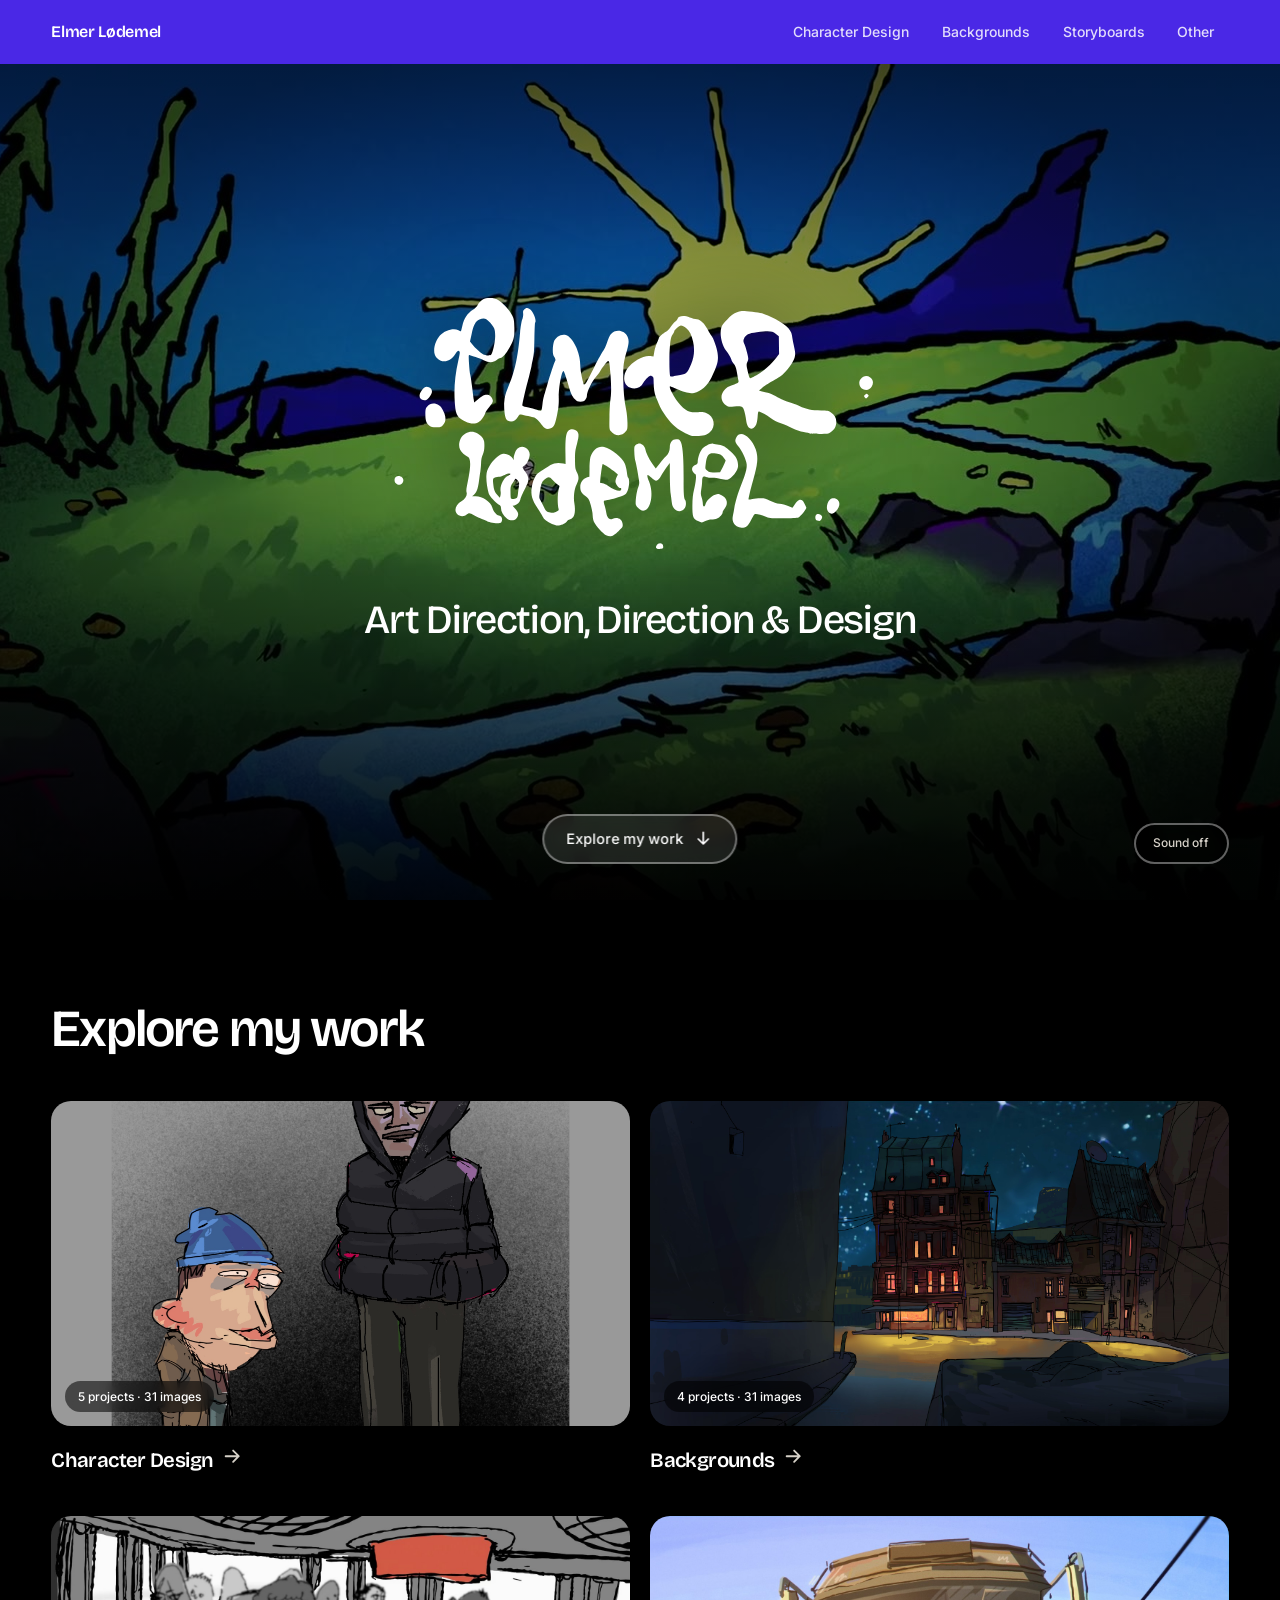
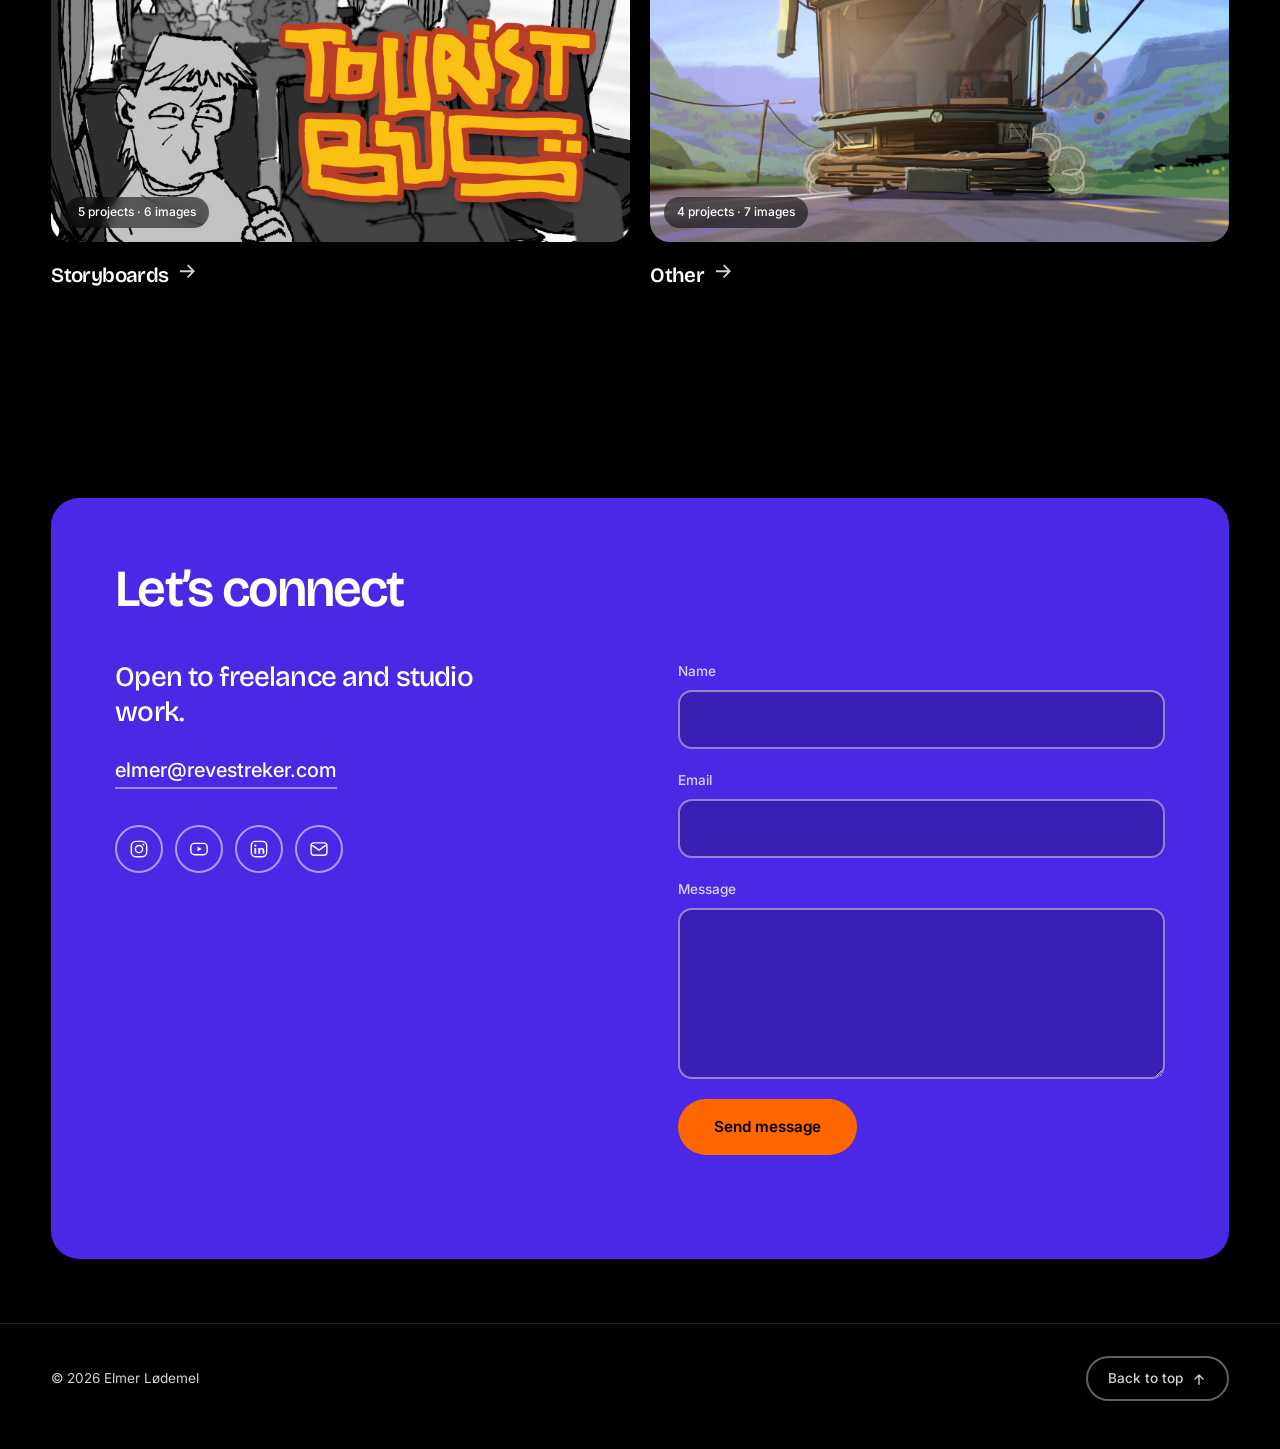
==== commit ec36be6e: "Improve password tolerance and add cache busting to scripts" ====
--- a/index.html
+++ b/index.html
@@ -139,8 +139,8 @@
   </div>
 </footer>
 
-<script src="data/categories.js"></script>
-<script src="data/projects.js"></script>
-<script src="js/main.js"></script>
+<script src="data/categories.js?v=2"></script>
+<script src="data/projects.js?v=2"></script>
+<script src="js/main.js?v=2"></script>
 </body>
 </html>
--- a/css/styles.css
+++ b/css/styles.css
@@ -22,7 +22,7 @@
   --surface:        #121216;   /* raised panels, inputs, tiles */
   --surface-hi:     #1c1c22;   /* hover state for surfaces */
   --line:           rgba(255, 255, 255, .12);
-  --line-strong:    rgba(255, 255, 255, .24);
+  --line-strong:    rgba(255, 255, 255, .38);
 
   /* --- type ------------------------------------------------------------- */
 
@@ -258,7 +258,7 @@
   padding: .7rem 1.4rem;
   border-radius: var(--r-pill);
   background: rgba(255, 255, 255, .1);
-  border: 1px solid var(--line-strong);
+  border: 2px solid var(--line-strong);
   backdrop-filter: blur(8px);
   font-size: .9rem;
   font-weight: 500;
@@ -286,7 +286,7 @@
   bottom: clamp(1.5rem, 4vh, 3rem);
   padding: .55rem 1.1rem;
   border-radius: var(--r-pill);
-  border: 1px solid var(--line-strong);
+  border: 2px solid var(--line-strong);
   background: rgba(0, 0, 0, .35);
   backdrop-filter: blur(8px);
   font-size: .75rem;
@@ -426,7 +426,7 @@
   margin-bottom: clamp(2rem, 6vw, 4rem);
   padding: .55rem 1.1rem .55rem .9rem;
   border-radius: var(--r-pill);
-  border: 1px solid var(--line);
+  border: 2px solid var(--line-strong);
   font-size: .85rem;
   font-weight: 500;
   color: var(--bone);
@@ -463,7 +463,7 @@
 .chip {
   padding: .6rem 1.2rem;
   border-radius: var(--r-pill);
-  border: 1px solid var(--line);
+  border: 2px solid var(--line-strong);
   font-size: .85rem;
   font-weight: 500;
   color: var(--bone);
@@ -515,7 +515,7 @@
 .shots {
   column-count: 3;
   column-gap: var(--gap);
-  max-width: 68rem;
+  max-width: 72rem;
   margin: 0; padding: 0;
   list-style: none;
 }
@@ -637,25 +637,37 @@
 .feature-wide { max-width: 68rem; }
 
 
+/* --- a section centred on the page --------------------------------------- */
+
+.project.is-centered .project-head { justify-content: center; }
+
+.project.is-centered .feature,
+.project.is-centered .shots,
+.project.is-centered .deck { margin-inline: auto; }
+
+.project.is-centered .feature-caption,
+.project.is-centered .feature-text,
+.project.is-centered .deck-bar { text-align: center; justify-content: center; }
+
 /* --- rows: items across instead of stacked ------------------------------- */
 
 .row {
   display: grid;
   grid-template-columns: repeat(var(--row-cols, 2), minmax(0, 1fr));
   gap: var(--gap);
-  align-items: start;
-  max-width: 68rem;
+  align-items: center;   /* mixed heights read as one band, not a ragged edge */
+  max-width: 72rem;
 }
 
 .row .embed { border-radius: var(--r-md); }
 .row .feature-caption { font-weight: 500; color: var(--white); }
 
 @media (max-width: 62rem) {
-  .row { grid-template-columns: repeat(2, minmax(0, 1fr)); }
+  .row { grid-template-columns: repeat(2, minmax(0, 1fr)) !important; }
 }
 
 @media (max-width: 38rem) {
-  .row { grid-template-columns: minmax(0, 1fr); }
+  .row { grid-template-columns: minmax(0, 1fr) !important; }
 }
 
 .feature-text {
@@ -715,7 +727,10 @@
   height: 100%;
   object-fit: contain;
   display: block;
-}
+  background: var(--black);
+}
+
+.deck-image[hidden] { display: none; }
 
 .deck-nav {
   position: absolute;
@@ -731,7 +746,7 @@
   font-size: 1.6rem;
   line-height: 1;
   color: var(--white);
-  opacity: 0;
+  opacity: .85;
   transition: opacity .25s var(--ease), background-color .2s var(--ease), color .2s var(--ease);
 }
 
@@ -788,7 +803,7 @@
 .locked {
   height: 100%;
   padding: clamp(1.25rem, 3vw, 2rem);
-  border: 1px dashed var(--line-strong);
+  border: 2px dashed var(--line-strong);
   border-radius: var(--r-lg);
   background: var(--surface);
 }
@@ -809,7 +824,7 @@
   font: inherit;
   color: var(--white);
   background: rgba(0, 0, 0, .35);
-  border: 1px solid var(--line-strong);
+  border: 2px solid var(--line-strong);
   border-radius: var(--r-md);
 }
 
@@ -844,6 +859,112 @@
   75% { transform: translateX(5px); }
 }
 
+/* --- Hidden Islands NDA page ---------------------------------------------- */
+
+.hi-episode {
+  display: flex;
+  flex-direction: column;
+  justify-content: center;
+  gap: .85rem;
+  max-height: calc(100svh - var(--bar-offset) - 2rem);
+  margin-bottom: clamp(2.5rem, 5vw, 4rem);
+  padding: clamp(1.25rem, 2.5vw, 1.75rem);
+  border-radius: var(--r-xl);
+  background: var(--surface);
+  border: 1px solid var(--line);
+}
+
+.hi-episode .project-title {
+  margin: 0;
+  font-size: clamp(1.25rem, 2vw, 1.65rem);
+}
+
+.hi-video-wrap {
+  flex: 1 1 auto;
+  min-height: 0;
+  display: flex;
+  justify-content: center;
+  background: var(--black);
+  border-radius: var(--r-md);
+  overflow: hidden;
+}
+
+.hi-video {
+  width: 100%;
+  max-height: 48svh;
+  height: auto;
+  object-fit: contain;
+  background: var(--black);
+}
+
+.hi-thumbs-row {
+  display: grid;
+  grid-auto-flow: column;
+  grid-auto-columns: 1fr;
+  gap: .45rem;
+  margin: 0;
+  padding: 0;
+  list-style: none;
+  align-items: center;
+}
+
+.hi-thumbs-row .shot {
+  border-radius: var(--r-sm);
+}
+
+.hi-thumbs-row .shot img {
+  width: 100%;
+  max-height: 14svh;
+  object-fit: contain;
+  background: var(--black);
+}
+
+.director-card {
+  max-width: 54rem;
+  margin: clamp(2.5rem, 5vw, 4rem) 0 clamp(2rem, 4vw, 3rem);
+  padding: clamp(1.75rem, 3.5vw, 2.75rem);
+  border-radius: var(--r-xl);
+  background: var(--surface);
+  border-left: 4px solid var(--orange);
+}
+
+.director-quote {
+  margin: 0 0 1.25rem;
+  font-size: clamp(.98rem, 1.15vw, 1.1rem);
+  line-height: 1.7;
+  color: var(--white);
+}
+
+.director-quote p {
+  margin: 0 0 .85rem;
+}
+
+.director-quote p:last-child {
+  margin-bottom: 0;
+}
+
+.director-cite {
+  display: block;
+  font-family: var(--display);
+  font-weight: 600;
+  font-size: 1rem;
+  font-style: normal;
+  color: var(--orange-light);
+}
+
+.director-role {
+  display: block;
+  font-family: var(--body);
+  font-weight: 400;
+  font-size: .875rem;
+  color: var(--bone);
+  margin-top: .15rem;
+}
+
+.hi-back-wrap {
+  margin-bottom: clamp(2rem, 5vw, 4rem);
+}
+
 /* --- back to top ---------------------------------------------------------- */
 
 .to-top {
@@ -852,7 +973,7 @@
   gap: .5rem;
   padding: .6rem 1.25rem;
   border-radius: var(--r-pill);
-  border: 1px solid var(--line-strong);
+  border: 2px solid var(--line-strong);
   font-size: .85rem;
   font-weight: 500;
   color: var(--bone);
@@ -937,7 +1058,7 @@
   width: 3rem;
   height: 3rem;
   border-radius: var(--r-pill);
-  border: 1px solid rgba(255, 255, 255, .35);
+  border: 2px solid rgba(255, 255, 255, .55);
   color: var(--white);
   transition: color .2s var(--ease), background-color .2s var(--ease),
               border-color .2s var(--ease), transform .2s var(--ease);
@@ -971,7 +1092,7 @@
   font: inherit;
   color: var(--white);
   background: rgba(0, 0, 0, .22);
-  border: 1px solid rgba(255, 255, 255, .28);
+  border: 2px solid rgba(255, 255, 255, .45);
   border-radius: var(--r-md);
   transition: border-color .25s var(--ease), background-color .25s var(--ease);
 }
@@ -1131,7 +1252,7 @@
   display: grid;
   place-items: center;
   border-radius: var(--r-pill);
-  border: 1px solid var(--line-strong);
+  border: 2px solid var(--line-strong);
   font-size: 1.75rem;
   line-height: 1;
   color: var(--white);
